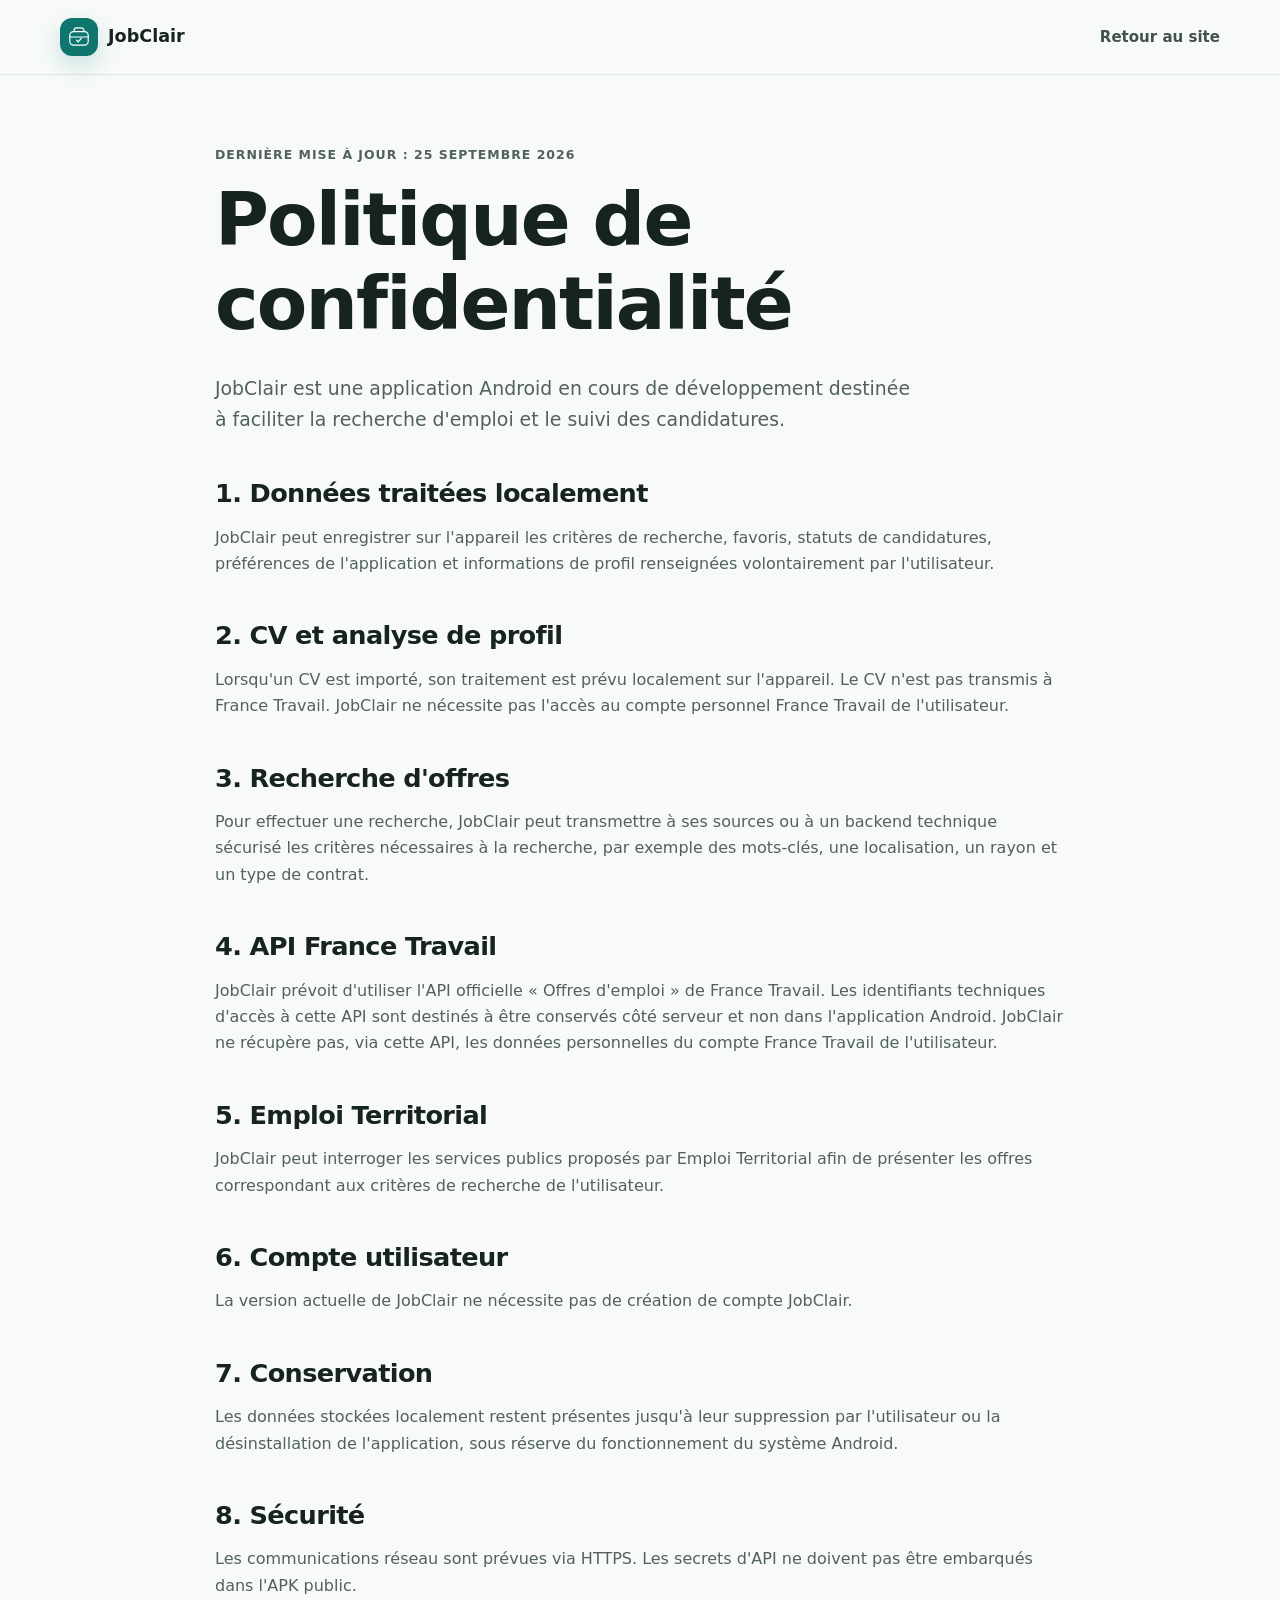
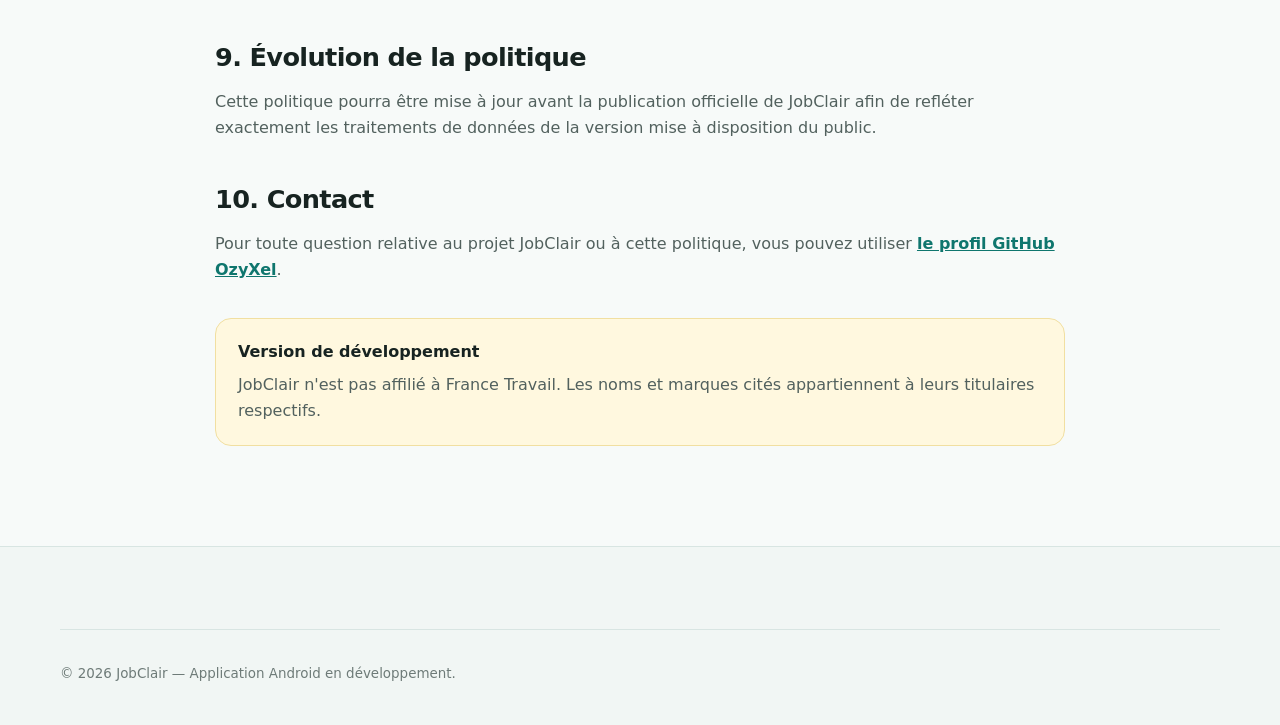
==== privacy.html @ 3739b8cf "Add files via upload" ====
<!doctype html>
<html lang="fr">
<head>
  <meta charset="utf-8" />
  <meta name="viewport" content="width=device-width, initial-scale=1" />
  <meta name="description" content="Politique de confidentialité de JobClair." />
  <meta name="theme-color" content="#0F766E" />
  <title>Politique de confidentialité — JobClair</title>
  <link rel="icon" href="assets/favicon.svg" type="image/svg+xml" />
  <link rel="stylesheet" href="styles.css" />
</head>
<body>
  <header class="site-header">
    <div class="container nav">
      <a class="brand" href="./">
        <span class="brand-mark" aria-hidden="true">
          <svg viewBox="0 0 48 48">
            <path d="M15 14v-2.2A4.8 4.8 0 0 1 19.8 7h8.4A4.8 4.8 0 0 1 33 11.8V14" />
            <rect x="7" y="14" width="34" height="25" rx="7" />
            <path d="M7 24h34" />
            <path d="m19.5 30 3 3 6-7" />
          </svg>
        </span>
        <span>JobClair</span>
      </a>
      <nav><a href="./">Retour au site</a></nav>
    </div>
  </header>

  <main class="policy-main">
    <article class="container policy">
      <p class="eyebrow">Dernière mise à jour : 25 septembre 2026</p>
      <h1>Politique de confidentialité</h1>
      <p class="lead">
        JobClair est une application Android en cours de développement destinée à faciliter la recherche d'emploi
        et le suivi des candidatures.
      </p>

      <h2>1. Données traitées localement</h2>
      <p>
        JobClair peut enregistrer sur l'appareil les critères de recherche, favoris, statuts de candidatures,
        préférences de l'application et informations de profil renseignées volontairement par l'utilisateur.
      </p>

      <h2>2. CV et analyse de profil</h2>
      <p>
        Lorsqu'un CV est importé, son traitement est prévu localement sur l'appareil. Le CV n'est pas transmis à France Travail.
        JobClair ne nécessite pas l'accès au compte personnel France Travail de l'utilisateur.
      </p>

      <h2>3. Recherche d'offres</h2>
      <p>
        Pour effectuer une recherche, JobClair peut transmettre à ses sources ou à un backend technique sécurisé
        les critères nécessaires à la recherche, par exemple des mots-clés, une localisation, un rayon et un type de contrat.
      </p>

      <h2>4. API France Travail</h2>
      <p>
        JobClair prévoit d'utiliser l'API officielle « Offres d'emploi » de France Travail. Les identifiants techniques
        d'accès à cette API sont destinés à être conservés côté serveur et non dans l'application Android.
        JobClair ne récupère pas, via cette API, les données personnelles du compte France Travail de l'utilisateur.
      </p>

      <h2>5. Emploi Territorial</h2>
      <p>
        JobClair peut interroger les services publics proposés par Emploi Territorial afin de présenter les offres correspondant
        aux critères de recherche de l'utilisateur.
      </p>

      <h2>6. Compte utilisateur</h2>
      <p>
        La version actuelle de JobClair ne nécessite pas de création de compte JobClair.
      </p>

      <h2>7. Conservation</h2>
      <p>
        Les données stockées localement restent présentes jusqu'à leur suppression par l'utilisateur ou la désinstallation
        de l'application, sous réserve du fonctionnement du système Android.
      </p>

      <h2>8. Sécurité</h2>
      <p>
        Les communications réseau sont prévues via HTTPS. Les secrets d'API ne doivent pas être embarqués dans l'APK public.
      </p>

      <h2>9. Évolution de la politique</h2>
      <p>
        Cette politique pourra être mise à jour avant la publication officielle de JobClair afin de refléter exactement
        les traitements de données de la version mise à disposition du public.
      </p>

      <h2>10. Contact</h2>
      <p>
        Pour toute question relative au projet JobClair ou à cette politique, vous pouvez utiliser
        <a href="https://github.com/OzyXel" rel="noopener noreferrer">le profil GitHub OzyXel</a>.
      </p>

      <div class="notice">
        <strong>Version de développement</strong>
        <p>
          JobClair n'est pas affilié à France Travail. Les noms et marques cités appartiennent à leurs titulaires respectifs.
        </p>
      </div>
    </article>
  </main>

  <footer class="footer">
    <div class="container legal">
      <p>© 2026 JobClair — Application Android en développement.</p>
    </div>
  </footer>
</body>
</html>
---- styles.css ----
:root {
  --bg: #f7faf9;
  --surface: #ffffff;
  --surface-soft: #edf7f5;
  --surface-blue: #eef4ff;
  --text: #172321;
  --muted: #5f716e;
  --border: #d8e5e2;
  --brand: #0f766e;
  --brand-dark: #0a5a54;
  --brand-light: #d8f3ef;
  --blue: #315b9b;
  --shadow: 0 24px 70px rgba(20, 50, 46, .11);
  --radius: 22px;
  --max: 1160px;
}

* { box-sizing: border-box; }

html {
  scroll-behavior: smooth;
  scroll-padding-top: 90px;
}

body {
  margin: 0;
  font-family: Inter, ui-sans-serif, system-ui, -apple-system, BlinkMacSystemFont, "Segoe UI", sans-serif;
  color: var(--text);
  background: var(--bg);
  line-height: 1.65;
  -webkit-font-smoothing: antialiased;
}

a { color: inherit; }

.container {
  width: min(calc(100% - 40px), var(--max));
  margin-inline: auto;
}

.skip-link {
  position: absolute;
  top: -100px;
  left: 16px;
  z-index: 999;
  background: var(--text);
  color: white;
  padding: 10px 16px;
  border-radius: 10px;
}

.skip-link:focus { top: 16px; }

.site-header {
  position: sticky;
  top: 0;
  z-index: 100;
  backdrop-filter: blur(16px);
  background: rgba(247, 250, 249, .88);
  border-bottom: 1px solid rgba(216, 229, 226, .8);
}

.nav {
  min-height: 74px;
  display: flex;
  align-items: center;
  justify-content: space-between;
  gap: 20px;
}

.brand {
  display: inline-flex;
  align-items: center;
  gap: 10px;
  text-decoration: none;
  font-weight: 800;
  font-size: 1.1rem;
}

.brand-mark {
  width: 38px;
  height: 38px;
  border-radius: 12px;
  background: var(--brand);
  display: grid;
  place-items: center;
  box-shadow: 0 10px 24px rgba(15, 118, 110, .2);
}

.brand-mark.small {
  width: 32px;
  height: 32px;
}

.brand-mark svg {
  width: 26px;
  height: 26px;
  fill: none;
  stroke: white;
  stroke-width: 2.2;
  stroke-linecap: round;
  stroke-linejoin: round;
}

.nav nav {
  display: flex;
  gap: 24px;
  align-items: center;
}

.nav nav a {
  text-decoration: none;
  color: #42514e;
  font-weight: 650;
  font-size: .94rem;
}

.nav nav a:hover { color: var(--brand); }

.button {
  display: inline-flex;
  align-items: center;
  justify-content: center;
  min-height: 48px;
  padding: 0 20px;
  border-radius: 14px;
  background: var(--brand);
  color: white !important;
  text-decoration: none;
  font-weight: 750;
  border: 1px solid var(--brand);
  transition: .2s ease;
}

.button:hover {
  background: var(--brand-dark);
  transform: translateY(-1px);
}

.button-secondary {
  background: transparent;
  color: var(--brand) !important;
}

.button-secondary:hover {
  background: var(--brand-light);
}

.button-small {
  min-height: 40px;
  padding: 0 15px;
  border-radius: 12px;
}

.hero {
  padding: 92px 0 88px;
  overflow: hidden;
  background:
    radial-gradient(circle at 84% 20%, rgba(15, 118, 110, .12), transparent 28rem),
    linear-gradient(180deg, #fbfdfc 0%, var(--bg) 100%);
}

.hero-grid {
  display: grid;
  grid-template-columns: 1.05fr .95fr;
  align-items: center;
  gap: 72px;
}

.eyebrow {
  margin: 0 0 12px;
  color: var(--brand);
  font-weight: 800;
  letter-spacing: .08em;
  text-transform: uppercase;
  font-size: .78rem;
}

h1, h2, h3 {
  line-height: 1.15;
  letter-spacing: -.025em;
}

h1 {
  margin: 0;
  max-width: 760px;
  font-size: clamp(2.8rem, 6vw, 5.4rem);
}

h2 {
  margin: 0 0 18px;
  font-size: clamp(2rem, 4vw, 3.25rem);
}

h3 {
  font-size: 1.2rem;
}

.lead {
  margin: 26px 0 0;
  font-size: 1.18rem;
  color: var(--muted);
  max-width: 700px;
}

.hero-actions {
  display: flex;
  flex-wrap: wrap;
  gap: 12px;
  margin-top: 32px;
}

.trust-row {
  display: flex;
  flex-wrap: wrap;
  gap: 10px;
  margin-top: 28px;
}

.trust-row span {
  padding: 7px 11px;
  background: white;
  border: 1px solid var(--border);
  border-radius: 999px;
  color: #52625f;
  font-size: .86rem;
  font-weight: 650;
}

.phone-wrap {
  display: grid;
  place-items: center;
  position: relative;
}

.phone-wrap::before {
  content: "";
  position: absolute;
  width: 420px;
  height: 420px;
  background: var(--brand-light);
  border-radius: 50%;
  filter: blur(10px);
  opacity: .9;
}

.phone {
  width: min(100%, 395px);
  min-height: 680px;
  position: relative;
  z-index: 1;
  padding: 18px;
  border: 8px solid #1e2c2a;
  border-radius: 38px;
  background: #f6f8fb;
  box-shadow: var(--shadow);
}

.phone-top {
  display: flex;
  justify-content: space-between;
  align-items: center;
  padding: 7px 8px 20px;
  font-weight: 800;
}

.status-dot {
  width: 10px;
  height: 10px;
  border-radius: 50%;
  background: #37a56f;
  box-shadow: 0 0 0 5px rgba(55, 165, 111, .13);
}

.app-card, .result-card {
  border-radius: 20px;
  background: white;
  border: 1px solid #e5eceb;
}

.app-card {
  padding: 18px;
}

.app-label, .source {
  margin: 0 0 10px;
  font-weight: 800;
  color: var(--brand);
  font-size: .82rem;
}

.fake-input {
  padding: 13px 14px;
  margin-top: 10px;
  border: 1px solid #d9e1e0;
  border-radius: 13px;
  color: #465451;
  background: #fbfcfc;
}

.chip-row {
  display: flex;
  flex-wrap: wrap;
  gap: 7px;
  margin: 14px 0;
}

.chip {
  padding: 6px 10px;
  border: 1px solid #d7e1df;
  border-radius: 999px;
  font-size: .76rem;
  color: #566562;
}

.chip.active {
  color: var(--brand-dark);
  border-color: #a7d7d1;
  background: var(--brand-light);
}

.search-button {
  margin-top: 12px;
  text-align: center;
  color: white;
  background: var(--brand);
  padding: 12px;
  border-radius: 13px;
  font-weight: 800;
}

.result-card {
  margin-top: 12px;
  padding: 15px;
  display: flex;
  align-items: flex-start;
  justify-content: space-between;
  gap: 14px;
}

.result-card strong {
  display: block;
  line-height: 1.3;
}

.meta {
  margin: 8px 0 0;
  color: #75817f;
  font-size: .8rem;
}

.result-card .source {
  margin-bottom: 5px;
  font-size: .72rem;
}

.score {
  flex: 0 0 auto;
  padding: 6px 8px;
  border-radius: 9px;
  background: #e7f5f2;
  color: var(--brand-dark);
  font-weight: 850;
  font-size: .77rem;
}

.bottom-nav {
  position: absolute;
  inset: auto 16px 15px;
  display: grid;
  grid-template-columns: repeat(4, 1fr);
  gap: 4px;
  background: white;
  padding: 10px 6px;
  border-radius: 17px;
  border: 1px solid #e1e8e7;
  color: #77827f;
  font-size: .67rem;
  text-align: center;
}

.bottom-nav .selected {
  color: var(--brand);
  font-weight: 800;
}

.section {
  padding: 96px 0;
}

.section-tinted {
  background: var(--surface-soft);
}

.section-heading {
  max-width: 780px;
  margin-bottom: 46px;
}

.section-heading > p:last-child,
.split > div > p {
  color: var(--muted);
}

.feature-grid {
  display: grid;
  grid-template-columns: repeat(4, 1fr);
  gap: 18px;
}

.feature {
  background: var(--surface);
  padding: 26px;
  border: 1px solid var(--border);
  border-radius: var(--radius);
}

.feature h3 { margin: 18px 0 10px; }

.feature p {
  margin: 0;
  color: var(--muted);
}

.number {
  display: inline-grid;
  place-items: center;
  width: 44px;
  height: 44px;
  border-radius: 13px;
  background: var(--brand-light);
  color: var(--brand-dark);
  font-weight: 900;
}

.split {
  display: grid;
  grid-template-columns: 1fr 1fr;
  gap: 54px;
  align-items: start;
}

.info-card, .source-card {
  padding: 30px;
  border-radius: var(--radius);
  background: white;
  border: 1px solid var(--border);
}

.info-card h3 { margin-top: 0; }

.check-list {
  list-style: none;
  padding: 0;
  margin: 0;
}

.check-list li {
  position: relative;
  padding: 8px 0 8px 30px;
}

.check-list li::before {
  content: "✓";
  position: absolute;
  left: 0;
  top: 7px;
  color: var(--brand);
  font-weight: 900;
}

.flow {
  margin-top: 60px;
}

.flow > h3 {
  margin-bottom: 22px;
  font-size: 1.35rem;
}

.flow-grid {
  display: grid;
  grid-template-columns: 1fr auto 1fr auto 1fr auto 1fr;
  gap: 12px;
  align-items: center;
}

.flow-step {
  min-height: 180px;
  padding: 22px;
  background: white;
  border: 1px solid var(--border);
  border-radius: 18px;
}

.flow-step span {
  display: grid;
  place-items: center;
  width: 32px;
  height: 32px;
  border-radius: 10px;
  background: var(--brand);
  color: white;
  font-weight: 900;
  margin-bottom: 18px;
}

.flow-step strong {
  display: block;
  margin-bottom: 8px;
}

.flow-step p {
  margin: 0;
  color: var(--muted);
  font-size: .92rem;
}

.flow-arrow {
  color: var(--brand);
  font-size: 1.7rem;
  font-weight: 900;
}

.notice {
  margin-top: 34px;
  padding: 20px 22px;
  border-radius: 16px;
  background: #fff8df;
  border: 1px solid #f1dfa1;
}

.notice p { margin: 7px 0 0; }

.privacy-grid {
  display: grid;
  grid-template-columns: 1fr 1fr;
  gap: 14px;
}

.mini-card {
  padding: 20px;
  background: white;
  border: 1px solid var(--border);
  border-radius: 16px;
}

.mini-card p {
  margin: 7px 0 0;
  color: var(--muted);
  font-size: .92rem;
}

.text-link {
  color: var(--brand);
  font-weight: 800;
  text-decoration: none;
}

.compact-section {
  padding-top: 20px;
}

.source-card {
  display: grid;
  grid-template-columns: 1fr auto;
  gap: 40px;
  align-items: center;
}

.source-card h2 { font-size: 2rem; }

.status-list {
  display: grid;
  gap: 14px;
  min-width: 320px;
}

.badge {
  display: inline-block;
  min-width: 82px;
  margin-right: 10px;
  padding: 5px 8px;
  border-radius: 999px;
  text-align: center;
  font-size: .72rem;
  font-weight: 900;
  text-transform: uppercase;
}

.badge.pending {
  background: #fff2cf;
  color: #805c00;
}

.badge.ready {
  background: #dff4e9;
  color: #1e6a49;
}

.footer {
  padding: 52px 0 26px;
  color: #6e7b78;
  border-top: 1px solid var(--border);
  background: #f1f6f4;
}

.footer-grid {
  display: flex;
  justify-content: space-between;
  gap: 28px;
}

.footer-grid p {
  margin: 10px 0 0;
}

.footer-links {
  display: flex;
  flex-direction: column;
  gap: 8px;
}

.footer-links a {
  color: var(--brand-dark);
  font-weight: 700;
}

.legal {
  margin-top: 30px;
  padding-top: 20px;
  border-top: 1px solid var(--border);
  font-size: .84rem;
}

.policy-main {
  padding: 70px 0 100px;
}

.policy {
  max-width: 850px;
}

.policy h1 {
  font-size: clamp(2.8rem, 6vw, 4.6rem);
}

.policy h2 {
  margin-top: 44px;
  margin-bottom: 12px;
  font-size: 1.6rem;
}

.policy p {
  color: #52615e;
}

.policy a {
  color: var(--brand);
  font-weight: 700;
}

@media (max-width: 980px) {
  .nav nav a:not(.button) { display: none; }

  .hero-grid,
  .split {
    grid-template-columns: 1fr;
  }

  .hero-grid { gap: 50px; }

  .feature-grid {
    grid-template-columns: 1fr 1fr;
  }

  .flow-grid {
    grid-template-columns: 1fr;
  }

  .flow-arrow {
    transform: rotate(90deg);
    justify-self: center;
  }

  .source-card {
    grid-template-columns: 1fr;
  }

  .status-list {
    min-width: 0;
  }
}

@media (max-width: 640px) {
  .container {
    width: min(calc(100% - 28px), var(--max));
  }

  .site-header .button-small {
    display: none;
  }

  .nav { min-height: 66px; }

  .hero {
    padding: 64px 0;
  }

  .hero-actions {
    flex-direction: column;
  }

  .hero-actions .button {
    width: 100%;
  }

  .phone {
    min-height: 640px;
  }

  .section {
    padding: 70px 0;
  }

  .feature-grid,
  .privacy-grid {
    grid-template-columns: 1fr;
  }

  .footer-grid {
    flex-direction: column;
  }
}

@media (prefers-reduced-motion: reduce) {
  html { scroll-behavior: auto; }
  *, *::before, *::after {
    transition-duration: 0.01ms !important;
    animation-duration: 0.01ms !important;
    animation-iteration-count: 1 !important;
  }
}
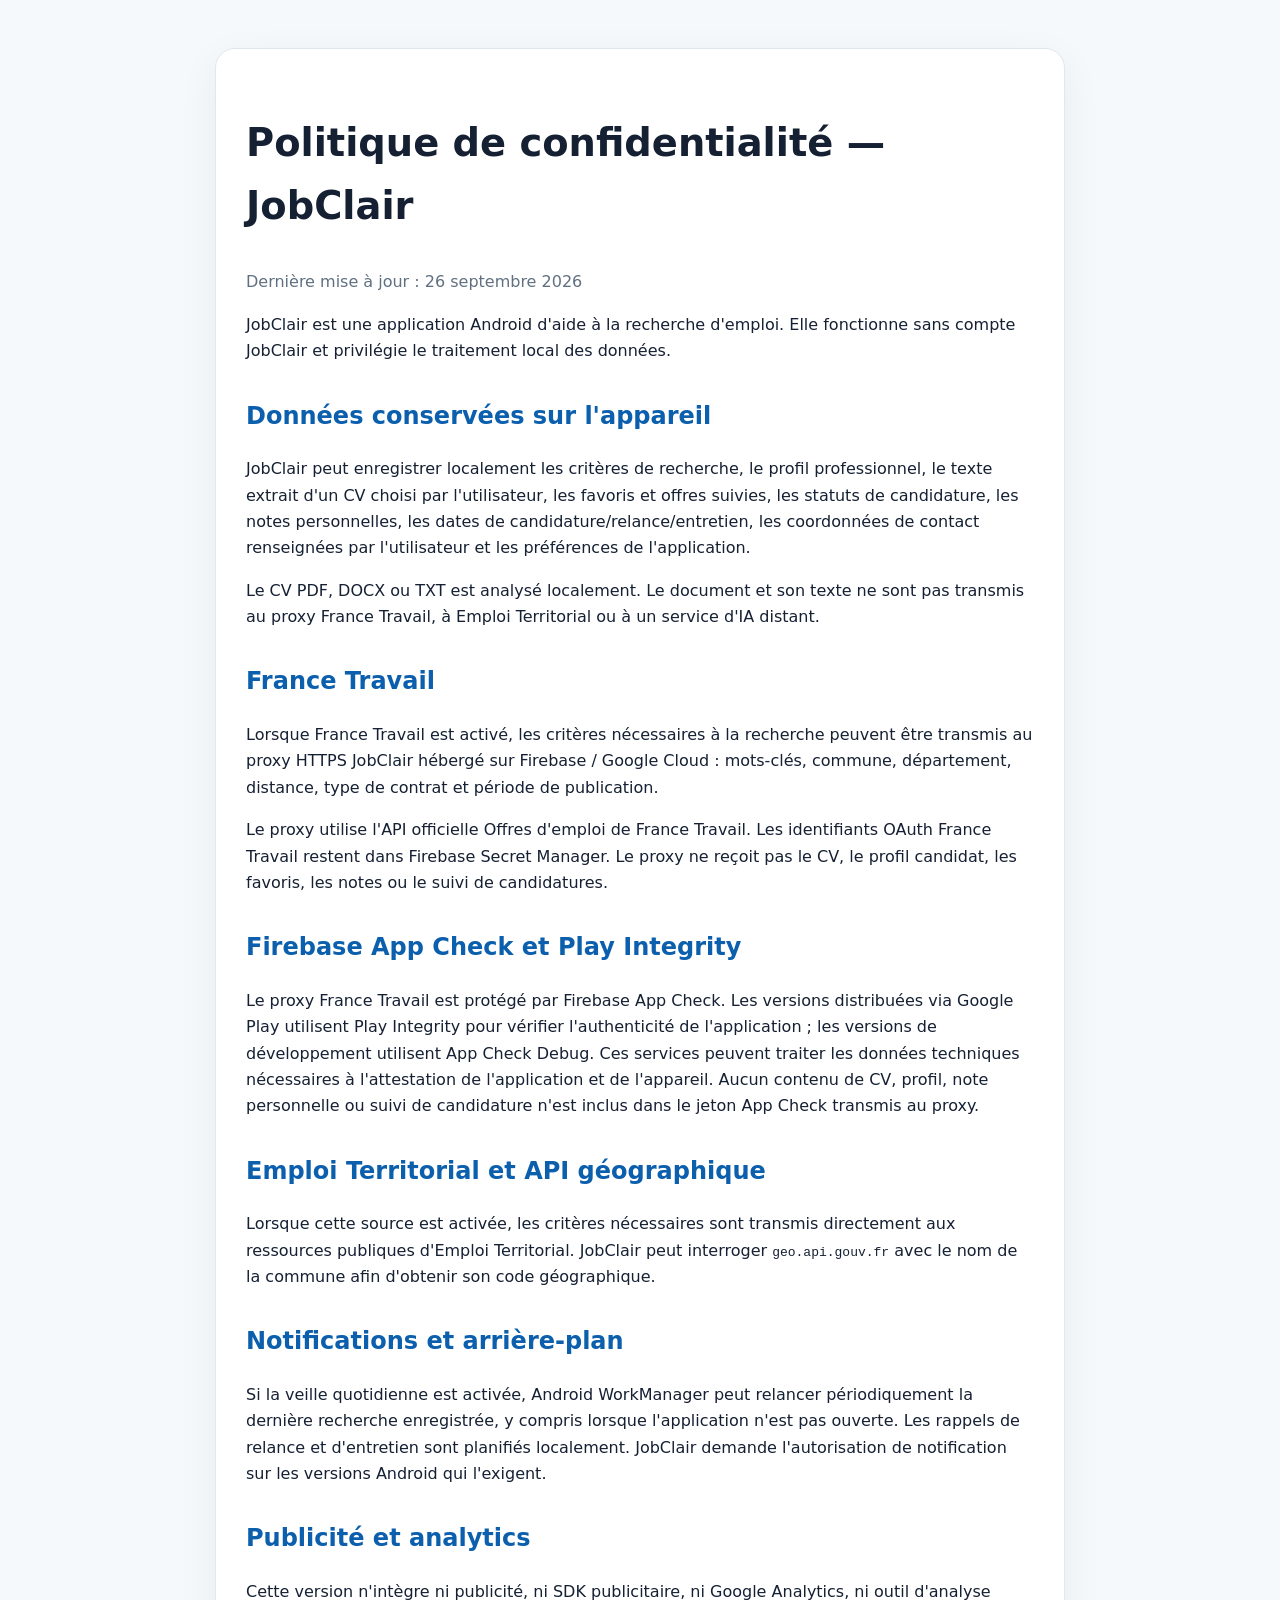
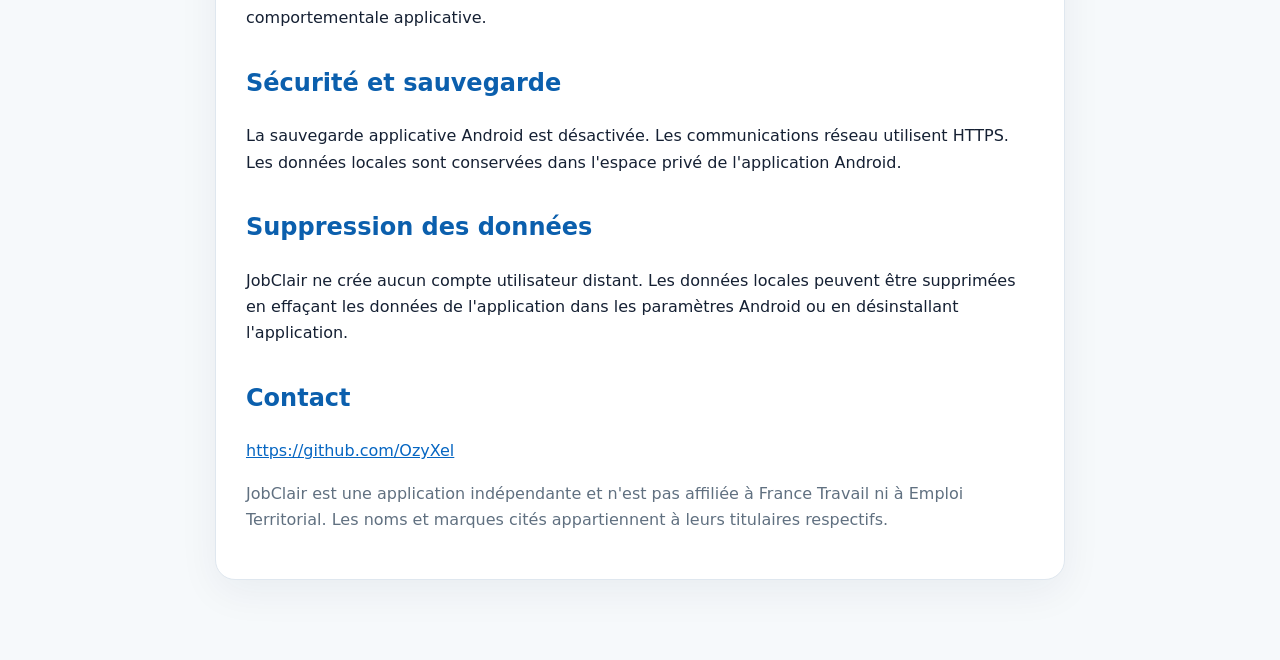
==== commit fbd5d045: "Update privacy.html" ====
--- a/privacy.html
+++ b/privacy.html
@@ -1,113 +1,24 @@
 <!doctype html>
 <html lang="fr">
 <head>
-  <meta charset="utf-8" />
-  <meta name="viewport" content="width=device-width, initial-scale=1" />
-  <meta name="description" content="Politique de confidentialité de JobClair." />
-  <meta name="theme-color" content="#0F766E" />
-  <title>Politique de confidentialité — JobClair</title>
-  <link rel="icon" href="assets/favicon.svg" type="image/svg+xml" />
-  <link rel="stylesheet" href="styles.css" />
+<meta charset="utf-8">
+<meta name="viewport" content="width=device-width,initial-scale=1">
+<title>Politique de confidentialité — JobClair</title>
+<style>
+body{margin:0;font-family:system-ui,-apple-system,Segoe UI,sans-serif;background:#f6f9fb;color:#152033;line-height:1.65}.wrap{max-width:850px;margin:auto;padding:48px 24px 80px}h1{font-size:2.4rem}h2{margin-top:2rem;color:#0b5fad}a{color:#0666c2}.card{background:white;border:1px solid #dfe7ef;border-radius:20px;padding:30px;box-shadow:0 12px 40px rgba(20,40,70,.06)}ul{padding-left:1.3rem}.muted{color:#607080}
+</style>
 </head>
-<body>
-  <header class="site-header">
-    <div class="container nav">
-      <a class="brand" href="./">
-        <span class="brand-mark" aria-hidden="true">
-          <svg viewBox="0 0 48 48">
-            <path d="M15 14v-2.2A4.8 4.8 0 0 1 19.8 7h8.4A4.8 4.8 0 0 1 33 11.8V14" />
-            <rect x="7" y="14" width="34" height="25" rx="7" />
-            <path d="M7 24h34" />
-            <path d="m19.5 30 3 3 6-7" />
-          </svg>
-        </span>
-        <span>JobClair</span>
-      </a>
-      <nav><a href="./">Retour au site</a></nav>
-    </div>
-  </header>
-
-  <main class="policy-main">
-    <article class="container policy">
-      <p class="eyebrow">Dernière mise à jour : 25 septembre 2026</p>
-      <h1>Politique de confidentialité</h1>
-      <p class="lead">
-        JobClair est une application Android en cours de développement destinée à faciliter la recherche d'emploi
-        et le suivi des candidatures.
-      </p>
-
-      <h2>1. Données traitées localement</h2>
-      <p>
-        JobClair peut enregistrer sur l'appareil les critères de recherche, favoris, statuts de candidatures,
-        préférences de l'application et informations de profil renseignées volontairement par l'utilisateur.
-      </p>
-
-      <h2>2. CV et analyse de profil</h2>
-      <p>
-        Lorsqu'un CV est importé, son traitement est prévu localement sur l'appareil. Le CV n'est pas transmis à France Travail.
-        JobClair ne nécessite pas l'accès au compte personnel France Travail de l'utilisateur.
-      </p>
-
-      <h2>3. Recherche d'offres</h2>
-      <p>
-        Pour effectuer une recherche, JobClair peut transmettre à ses sources ou à un backend technique sécurisé
-        les critères nécessaires à la recherche, par exemple des mots-clés, une localisation, un rayon et un type de contrat.
-      </p>
-
-      <h2>4. API France Travail</h2>
-      <p>
-        JobClair prévoit d'utiliser l'API officielle « Offres d'emploi » de France Travail. Les identifiants techniques
-        d'accès à cette API sont destinés à être conservés côté serveur et non dans l'application Android.
-        JobClair ne récupère pas, via cette API, les données personnelles du compte France Travail de l'utilisateur.
-      </p>
-
-      <h2>5. Emploi Territorial</h2>
-      <p>
-        JobClair peut interroger les services publics proposés par Emploi Territorial afin de présenter les offres correspondant
-        aux critères de recherche de l'utilisateur.
-      </p>
-
-      <h2>6. Compte utilisateur</h2>
-      <p>
-        La version actuelle de JobClair ne nécessite pas de création de compte JobClair.
-      </p>
-
-      <h2>7. Conservation</h2>
-      <p>
-        Les données stockées localement restent présentes jusqu'à leur suppression par l'utilisateur ou la désinstallation
-        de l'application, sous réserve du fonctionnement du système Android.
-      </p>
-
-      <h2>8. Sécurité</h2>
-      <p>
-        Les communications réseau sont prévues via HTTPS. Les secrets d'API ne doivent pas être embarqués dans l'APK public.
-      </p>
-
-      <h2>9. Évolution de la politique</h2>
-      <p>
-        Cette politique pourra être mise à jour avant la publication officielle de JobClair afin de refléter exactement
-        les traitements de données de la version mise à disposition du public.
-      </p>
-
-      <h2>10. Contact</h2>
-      <p>
-        Pour toute question relative au projet JobClair ou à cette politique, vous pouvez utiliser
-        <a href="https://github.com/OzyXel" rel="noopener noreferrer">le profil GitHub OzyXel</a>.
-      </p>
-
-      <div class="notice">
-        <strong>Version de développement</strong>
-        <p>
-          JobClair n'est pas affilié à France Travail. Les noms et marques cités appartiennent à leurs titulaires respectifs.
-        </p>
-      </div>
-    </article>
-  </main>
-
-  <footer class="footer">
-    <div class="container legal">
-      <p>© 2026 JobClair — Application Android en développement.</p>
-    </div>
-  </footer>
-</body>
-</html>
+<body><main class="wrap"><article class="card">
+<h1>Politique de confidentialité — JobClair</h1><p class="muted">Dernière mise à jour : 26 septembre 2026</p>
+<p>JobClair est une application Android d'aide à la recherche d'emploi. Elle fonctionne sans compte JobClair et privilégie le traitement local des données.</p>
+<h2>Données conservées sur l'appareil</h2><p>JobClair peut enregistrer localement les critères de recherche, le profil professionnel, le texte extrait d'un CV choisi par l'utilisateur, les favoris et offres suivies, les statuts de candidature, les notes personnelles, les dates de candidature/relance/entretien, les coordonnées de contact renseignées par l'utilisateur et les préférences de l'application.</p><p>Le CV PDF, DOCX ou TXT est analysé localement. Le document et son texte ne sont pas transmis au proxy France Travail, à Emploi Territorial ou à un service d'IA distant.</p>
+<h2>France Travail</h2><p>Lorsque France Travail est activé, les critères nécessaires à la recherche peuvent être transmis au proxy HTTPS JobClair hébergé sur Firebase / Google Cloud : mots-clés, commune, département, distance, type de contrat et période de publication.</p><p>Le proxy utilise l'API officielle Offres d'emploi de France Travail. Les identifiants OAuth France Travail restent dans Firebase Secret Manager. Le proxy ne reçoit pas le CV, le profil candidat, les favoris, les notes ou le suivi de candidatures.</p>
+<h2>Firebase App Check et Play Integrity</h2><p>Le proxy France Travail est protégé par Firebase App Check. Les versions distribuées via Google Play utilisent Play Integrity pour vérifier l'authenticité de l'application ; les versions de développement utilisent App Check Debug. Ces services peuvent traiter les données techniques nécessaires à l'attestation de l'application et de l'appareil. Aucun contenu de CV, profil, note personnelle ou suivi de candidature n'est inclus dans le jeton App Check transmis au proxy.</p>
+<h2>Emploi Territorial et API géographique</h2><p>Lorsque cette source est activée, les critères nécessaires sont transmis directement aux ressources publiques d'Emploi Territorial. JobClair peut interroger <code>geo.api.gouv.fr</code> avec le nom de la commune afin d'obtenir son code géographique.</p>
+<h2>Notifications et arrière-plan</h2><p>Si la veille quotidienne est activée, Android WorkManager peut relancer périodiquement la dernière recherche enregistrée, y compris lorsque l'application n'est pas ouverte. Les rappels de relance et d'entretien sont planifiés localement. JobClair demande l'autorisation de notification sur les versions Android qui l'exigent.</p>
+<h2>Publicité et analytics</h2><p>Cette version n'intègre ni publicité, ni SDK publicitaire, ni Google Analytics, ni outil d'analyse comportementale applicative.</p>
+<h2>Sécurité et sauvegarde</h2><p>La sauvegarde applicative Android est désactivée. Les communications réseau utilisent HTTPS. Les données locales sont conservées dans l'espace privé de l'application Android.</p>
+<h2>Suppression des données</h2><p>JobClair ne crée aucun compte utilisateur distant. Les données locales peuvent être supprimées en effaçant les données de l'application dans les paramètres Android ou en désinstallant l'application.</p>
+<h2>Contact</h2><p><a href="https://github.com/OzyXel">https://github.com/OzyXel</a></p>
+<p class="muted">JobClair est une application indépendante et n'est pas affiliée à France Travail ni à Emploi Territorial. Les noms et marques cités appartiennent à leurs titulaires respectifs.</p>
+</article></main></body></html>
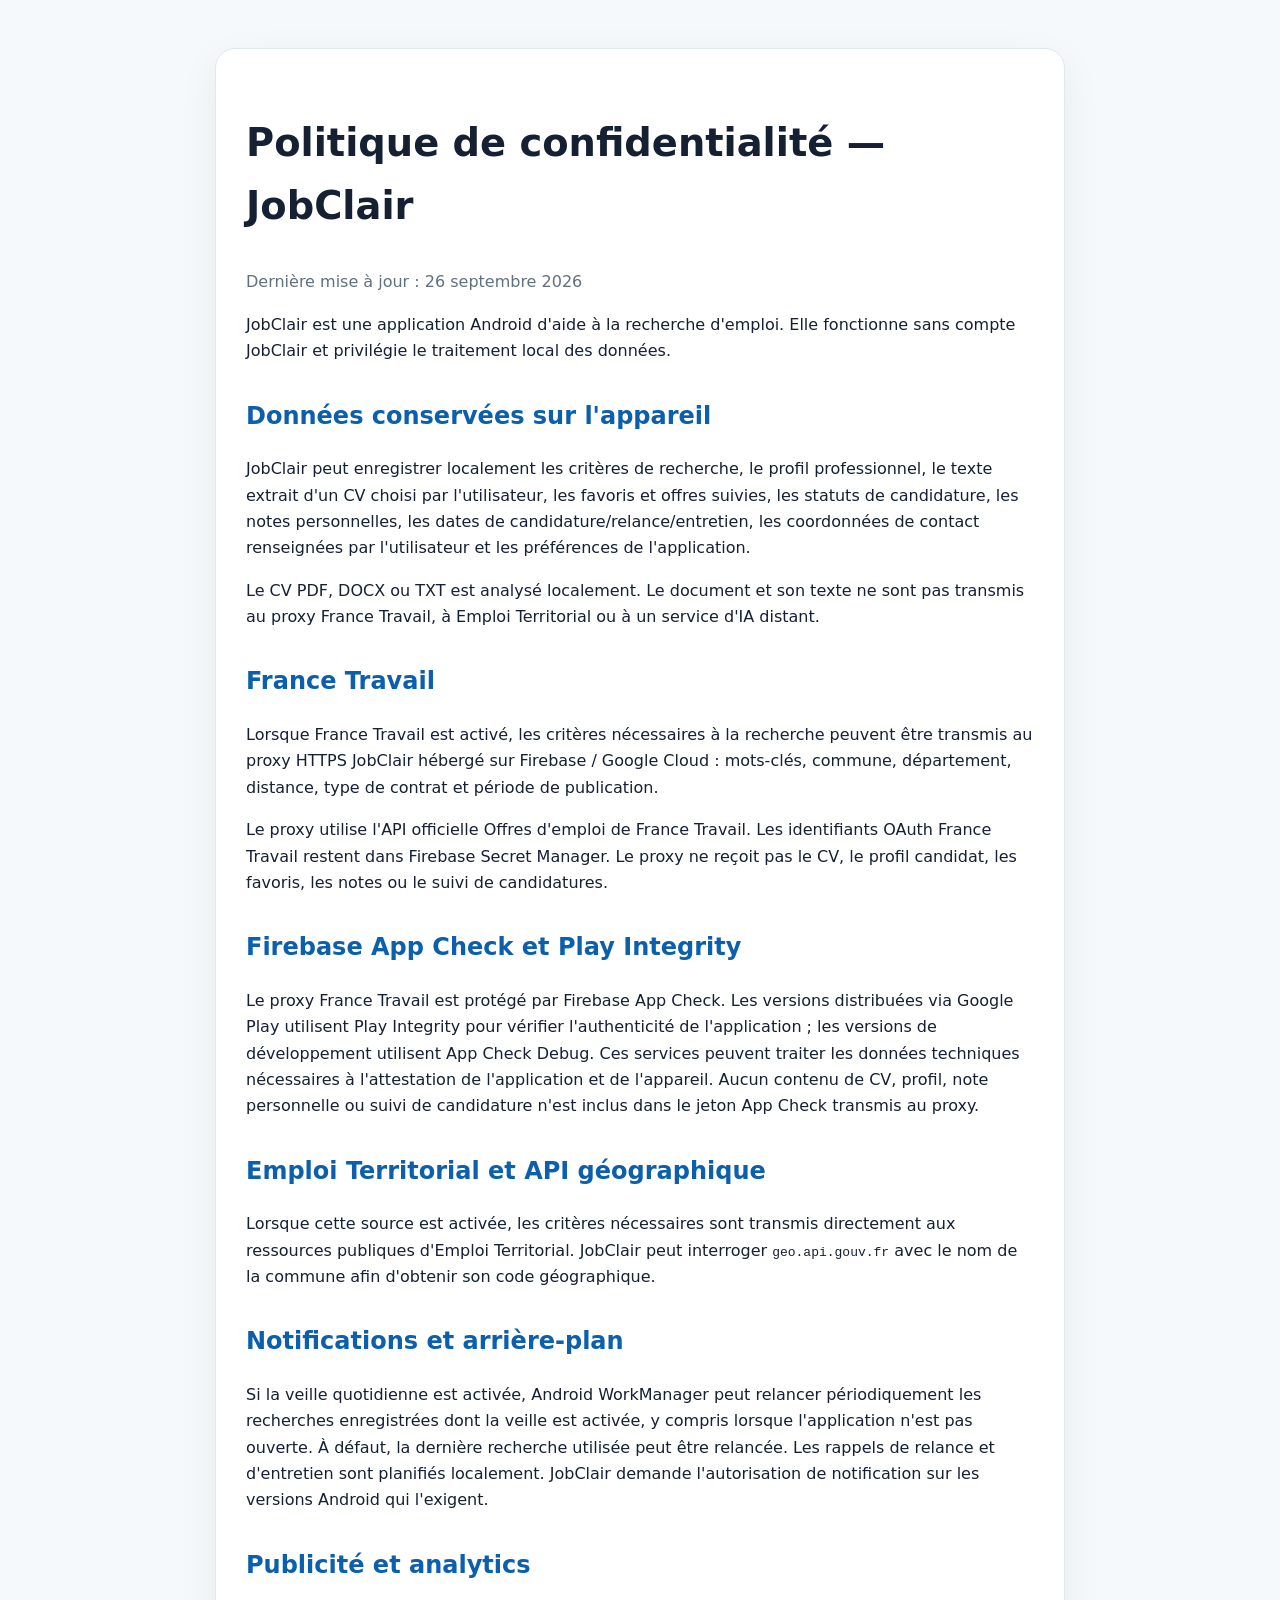
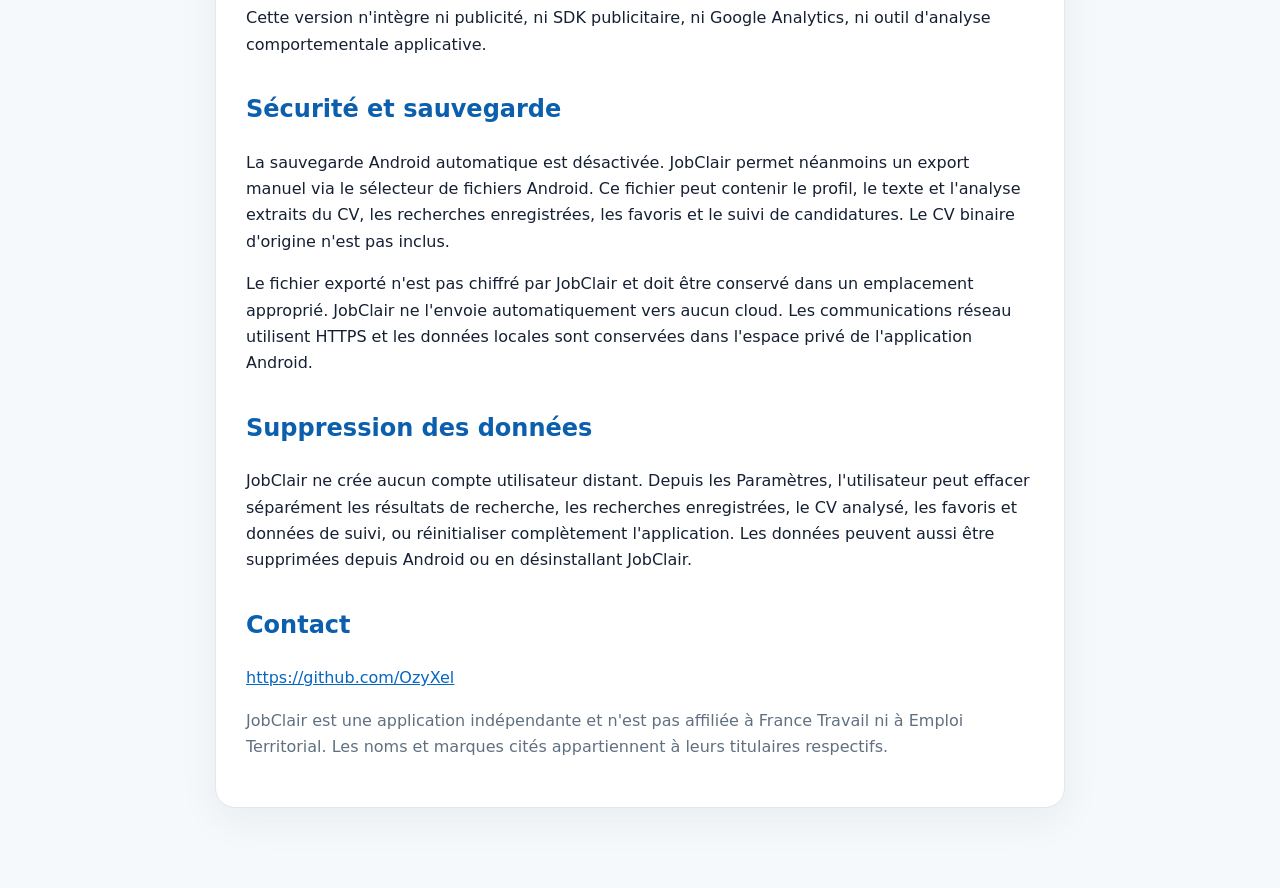
==== commit b025d588: "Update privacy.html" ====
--- a/privacy.html
+++ b/privacy.html
@@ -15,10 +15,10 @@
 <h2>France Travail</h2><p>Lorsque France Travail est activé, les critères nécessaires à la recherche peuvent être transmis au proxy HTTPS JobClair hébergé sur Firebase / Google Cloud : mots-clés, commune, département, distance, type de contrat et période de publication.</p><p>Le proxy utilise l'API officielle Offres d'emploi de France Travail. Les identifiants OAuth France Travail restent dans Firebase Secret Manager. Le proxy ne reçoit pas le CV, le profil candidat, les favoris, les notes ou le suivi de candidatures.</p>
 <h2>Firebase App Check et Play Integrity</h2><p>Le proxy France Travail est protégé par Firebase App Check. Les versions distribuées via Google Play utilisent Play Integrity pour vérifier l'authenticité de l'application ; les versions de développement utilisent App Check Debug. Ces services peuvent traiter les données techniques nécessaires à l'attestation de l'application et de l'appareil. Aucun contenu de CV, profil, note personnelle ou suivi de candidature n'est inclus dans le jeton App Check transmis au proxy.</p>
 <h2>Emploi Territorial et API géographique</h2><p>Lorsque cette source est activée, les critères nécessaires sont transmis directement aux ressources publiques d'Emploi Territorial. JobClair peut interroger <code>geo.api.gouv.fr</code> avec le nom de la commune afin d'obtenir son code géographique.</p>
-<h2>Notifications et arrière-plan</h2><p>Si la veille quotidienne est activée, Android WorkManager peut relancer périodiquement la dernière recherche enregistrée, y compris lorsque l'application n'est pas ouverte. Les rappels de relance et d'entretien sont planifiés localement. JobClair demande l'autorisation de notification sur les versions Android qui l'exigent.</p>
+<h2>Notifications et arrière-plan</h2><p>Si la veille quotidienne est activée, Android WorkManager peut relancer périodiquement les recherches enregistrées dont la veille est activée, y compris lorsque l'application n'est pas ouverte. À défaut, la dernière recherche utilisée peut être relancée. Les rappels de relance et d'entretien sont planifiés localement. JobClair demande l'autorisation de notification sur les versions Android qui l'exigent.</p>
 <h2>Publicité et analytics</h2><p>Cette version n'intègre ni publicité, ni SDK publicitaire, ni Google Analytics, ni outil d'analyse comportementale applicative.</p>
-<h2>Sécurité et sauvegarde</h2><p>La sauvegarde applicative Android est désactivée. Les communications réseau utilisent HTTPS. Les données locales sont conservées dans l'espace privé de l'application Android.</p>
-<h2>Suppression des données</h2><p>JobClair ne crée aucun compte utilisateur distant. Les données locales peuvent être supprimées en effaçant les données de l'application dans les paramètres Android ou en désinstallant l'application.</p>
+<h2>Sécurité et sauvegarde</h2><p>La sauvegarde Android automatique est désactivée. JobClair permet néanmoins un export manuel via le sélecteur de fichiers Android. Ce fichier peut contenir le profil, le texte et l'analyse extraits du CV, les recherches enregistrées, les favoris et le suivi de candidatures. Le CV binaire d'origine n'est pas inclus.</p><p>Le fichier exporté n'est pas chiffré par JobClair et doit être conservé dans un emplacement approprié. JobClair ne l'envoie automatiquement vers aucun cloud. Les communications réseau utilisent HTTPS et les données locales sont conservées dans l'espace privé de l'application Android.</p>
+<h2>Suppression des données</h2><p>JobClair ne crée aucun compte utilisateur distant. Depuis les Paramètres, l'utilisateur peut effacer séparément les résultats de recherche, les recherches enregistrées, le CV analysé, les favoris et données de suivi, ou réinitialiser complètement l'application. Les données peuvent aussi être supprimées depuis Android ou en désinstallant JobClair.</p>
 <h2>Contact</h2><p><a href="https://github.com/OzyXel">https://github.com/OzyXel</a></p>
 <p class="muted">JobClair est une application indépendante et n'est pas affiliée à France Travail ni à Emploi Territorial. Les noms et marques cités appartiennent à leurs titulaires respectifs.</p>
 </article></main></body></html>
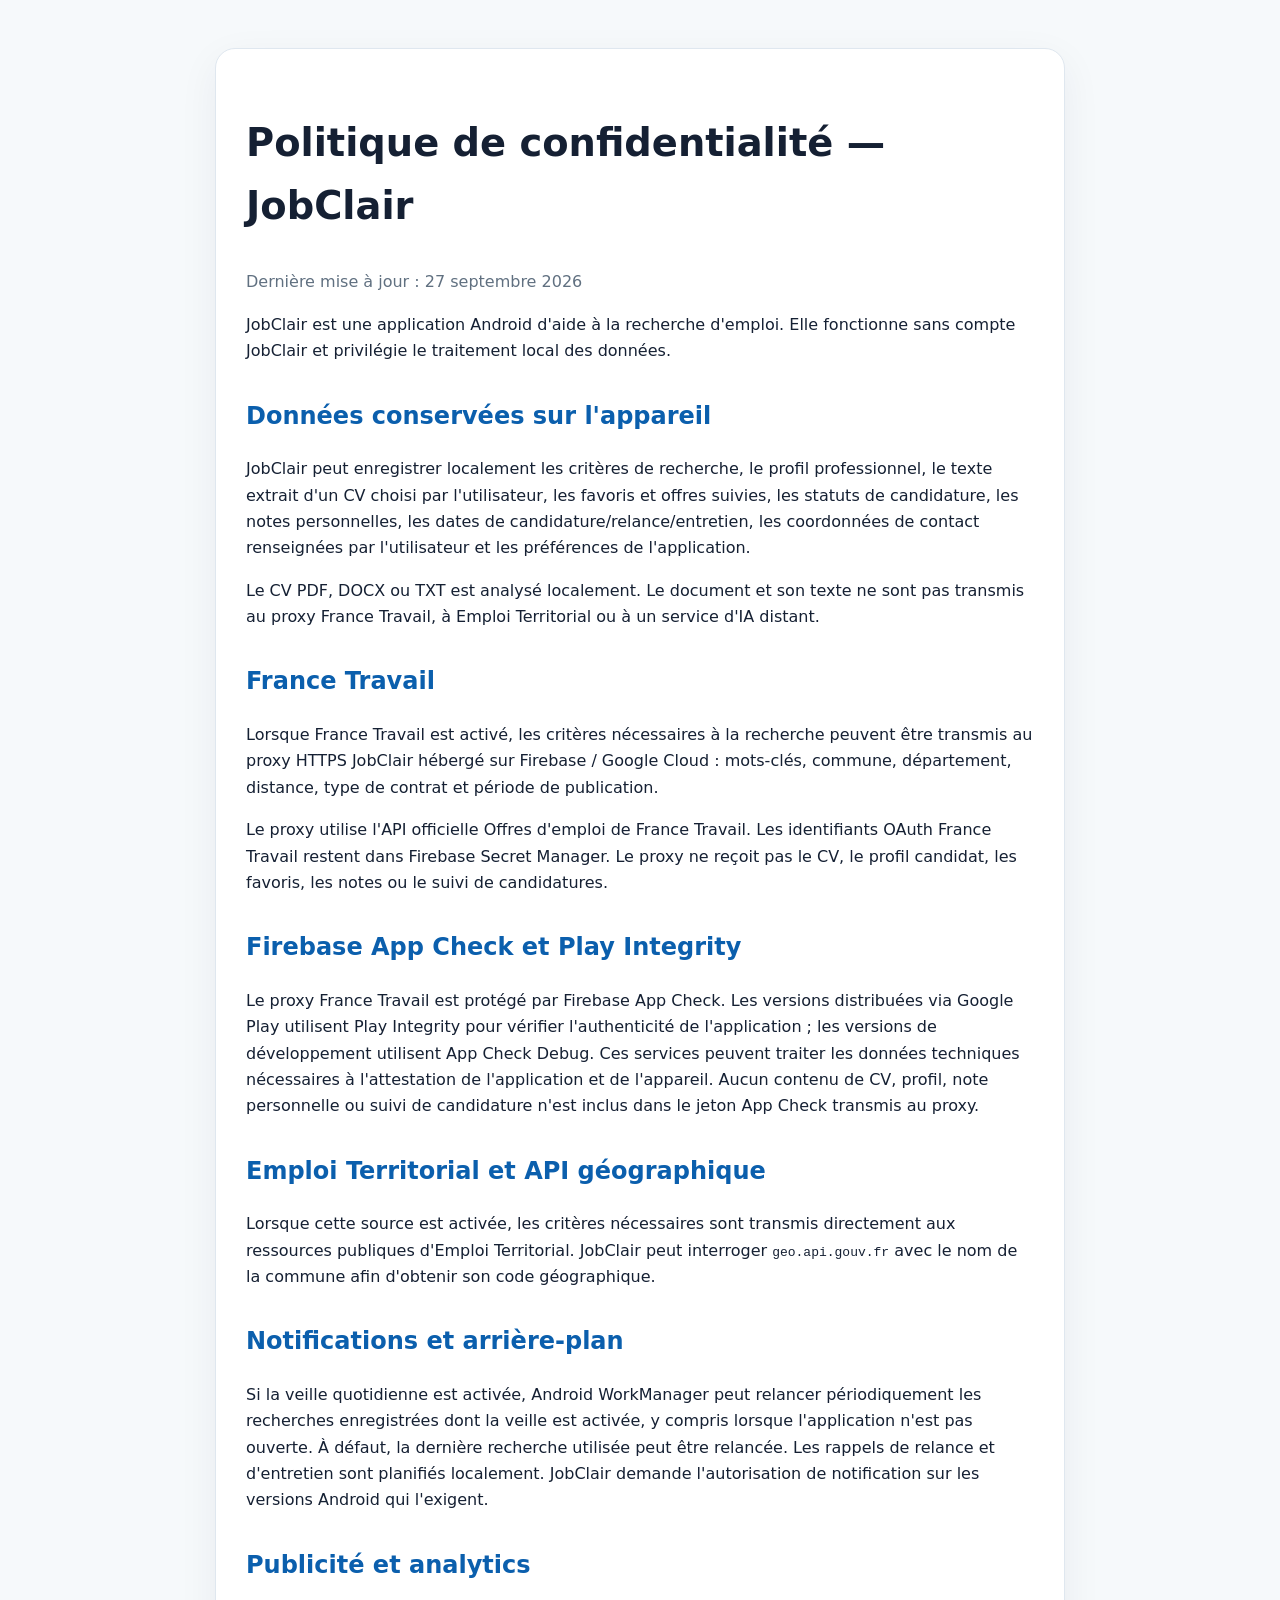
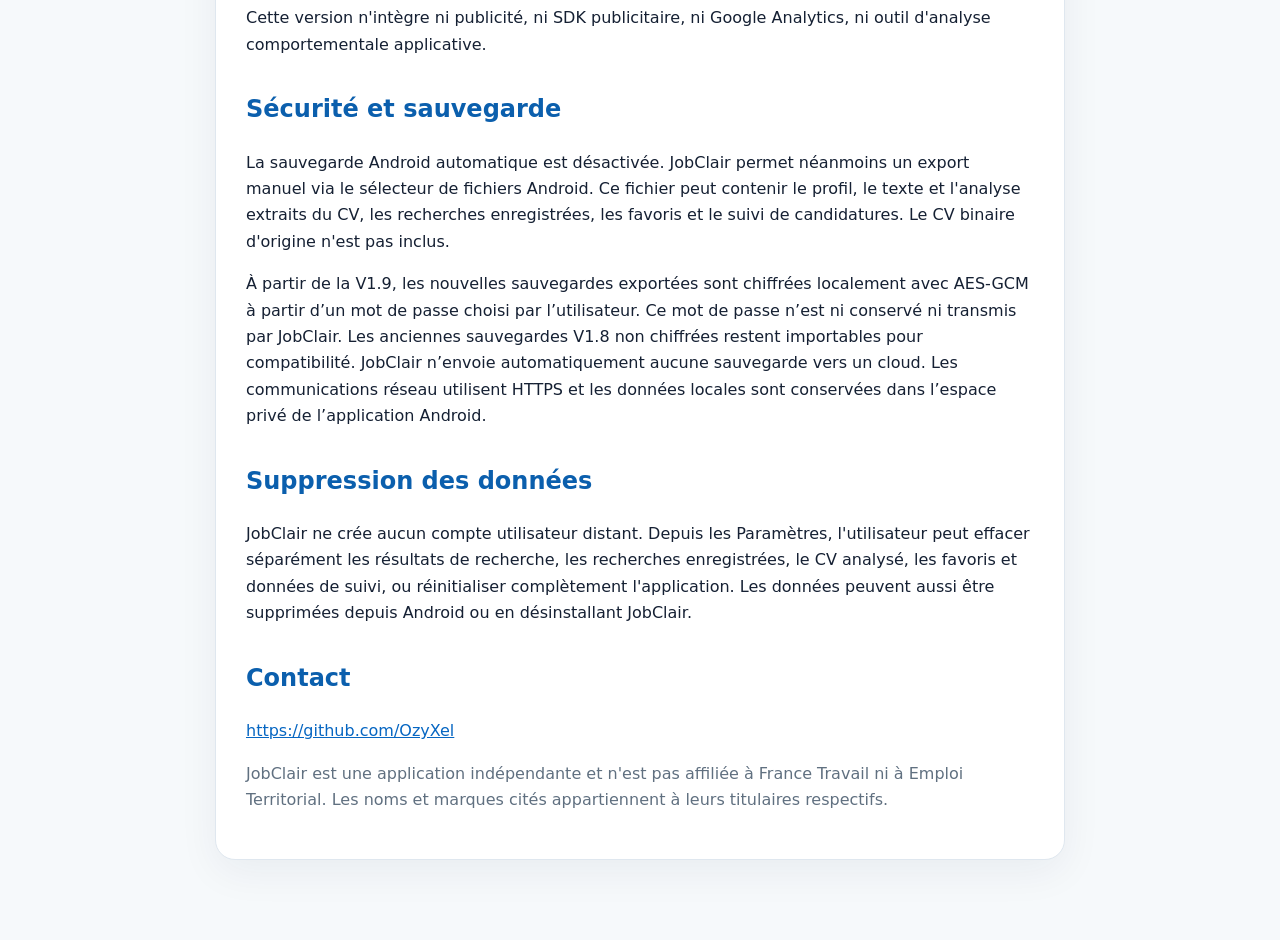
==== commit adc9d0fb: "Update privacy.html" ====
--- a/privacy.html
+++ b/privacy.html
@@ -9,7 +9,7 @@
 </style>
 </head>
 <body><main class="wrap"><article class="card">
-<h1>Politique de confidentialité — JobClair</h1><p class="muted">Dernière mise à jour : 26 septembre 2026</p>
+<h1>Politique de confidentialité — JobClair</h1><p class="muted">Dernière mise à jour : 27 septembre 2026</p>
 <p>JobClair est une application Android d'aide à la recherche d'emploi. Elle fonctionne sans compte JobClair et privilégie le traitement local des données.</p>
 <h2>Données conservées sur l'appareil</h2><p>JobClair peut enregistrer localement les critères de recherche, le profil professionnel, le texte extrait d'un CV choisi par l'utilisateur, les favoris et offres suivies, les statuts de candidature, les notes personnelles, les dates de candidature/relance/entretien, les coordonnées de contact renseignées par l'utilisateur et les préférences de l'application.</p><p>Le CV PDF, DOCX ou TXT est analysé localement. Le document et son texte ne sont pas transmis au proxy France Travail, à Emploi Territorial ou à un service d'IA distant.</p>
 <h2>France Travail</h2><p>Lorsque France Travail est activé, les critères nécessaires à la recherche peuvent être transmis au proxy HTTPS JobClair hébergé sur Firebase / Google Cloud : mots-clés, commune, département, distance, type de contrat et période de publication.</p><p>Le proxy utilise l'API officielle Offres d'emploi de France Travail. Les identifiants OAuth France Travail restent dans Firebase Secret Manager. Le proxy ne reçoit pas le CV, le profil candidat, les favoris, les notes ou le suivi de candidatures.</p>
@@ -17,7 +17,7 @@
 <h2>Emploi Territorial et API géographique</h2><p>Lorsque cette source est activée, les critères nécessaires sont transmis directement aux ressources publiques d'Emploi Territorial. JobClair peut interroger <code>geo.api.gouv.fr</code> avec le nom de la commune afin d'obtenir son code géographique.</p>
 <h2>Notifications et arrière-plan</h2><p>Si la veille quotidienne est activée, Android WorkManager peut relancer périodiquement les recherches enregistrées dont la veille est activée, y compris lorsque l'application n'est pas ouverte. À défaut, la dernière recherche utilisée peut être relancée. Les rappels de relance et d'entretien sont planifiés localement. JobClair demande l'autorisation de notification sur les versions Android qui l'exigent.</p>
 <h2>Publicité et analytics</h2><p>Cette version n'intègre ni publicité, ni SDK publicitaire, ni Google Analytics, ni outil d'analyse comportementale applicative.</p>
-<h2>Sécurité et sauvegarde</h2><p>La sauvegarde Android automatique est désactivée. JobClair permet néanmoins un export manuel via le sélecteur de fichiers Android. Ce fichier peut contenir le profil, le texte et l'analyse extraits du CV, les recherches enregistrées, les favoris et le suivi de candidatures. Le CV binaire d'origine n'est pas inclus.</p><p>Le fichier exporté n'est pas chiffré par JobClair et doit être conservé dans un emplacement approprié. JobClair ne l'envoie automatiquement vers aucun cloud. Les communications réseau utilisent HTTPS et les données locales sont conservées dans l'espace privé de l'application Android.</p>
+<h2>Sécurité et sauvegarde</h2><p>La sauvegarde Android automatique est désactivée. JobClair permet néanmoins un export manuel via le sélecteur de fichiers Android. Ce fichier peut contenir le profil, le texte et l'analyse extraits du CV, les recherches enregistrées, les favoris et le suivi de candidatures. Le CV binaire d'origine n'est pas inclus.</p><p>À partir de la V1.9, les nouvelles sauvegardes exportées sont chiffrées localement avec AES-GCM à partir d’un mot de passe choisi par l’utilisateur. Ce mot de passe n’est ni conservé ni transmis par JobClair. Les anciennes sauvegardes V1.8 non chiffrées restent importables pour compatibilité. JobClair n’envoie automatiquement aucune sauvegarde vers un cloud. Les communications réseau utilisent HTTPS et les données locales sont conservées dans l’espace privé de l’application Android.</p>
 <h2>Suppression des données</h2><p>JobClair ne crée aucun compte utilisateur distant. Depuis les Paramètres, l'utilisateur peut effacer séparément les résultats de recherche, les recherches enregistrées, le CV analysé, les favoris et données de suivi, ou réinitialiser complètement l'application. Les données peuvent aussi être supprimées depuis Android ou en désinstallant JobClair.</p>
 <h2>Contact</h2><p><a href="https://github.com/OzyXel">https://github.com/OzyXel</a></p>
 <p class="muted">JobClair est une application indépendante et n'est pas affiliée à France Travail ni à Emploi Territorial. Les noms et marques cités appartiennent à leurs titulaires respectifs.</p>
